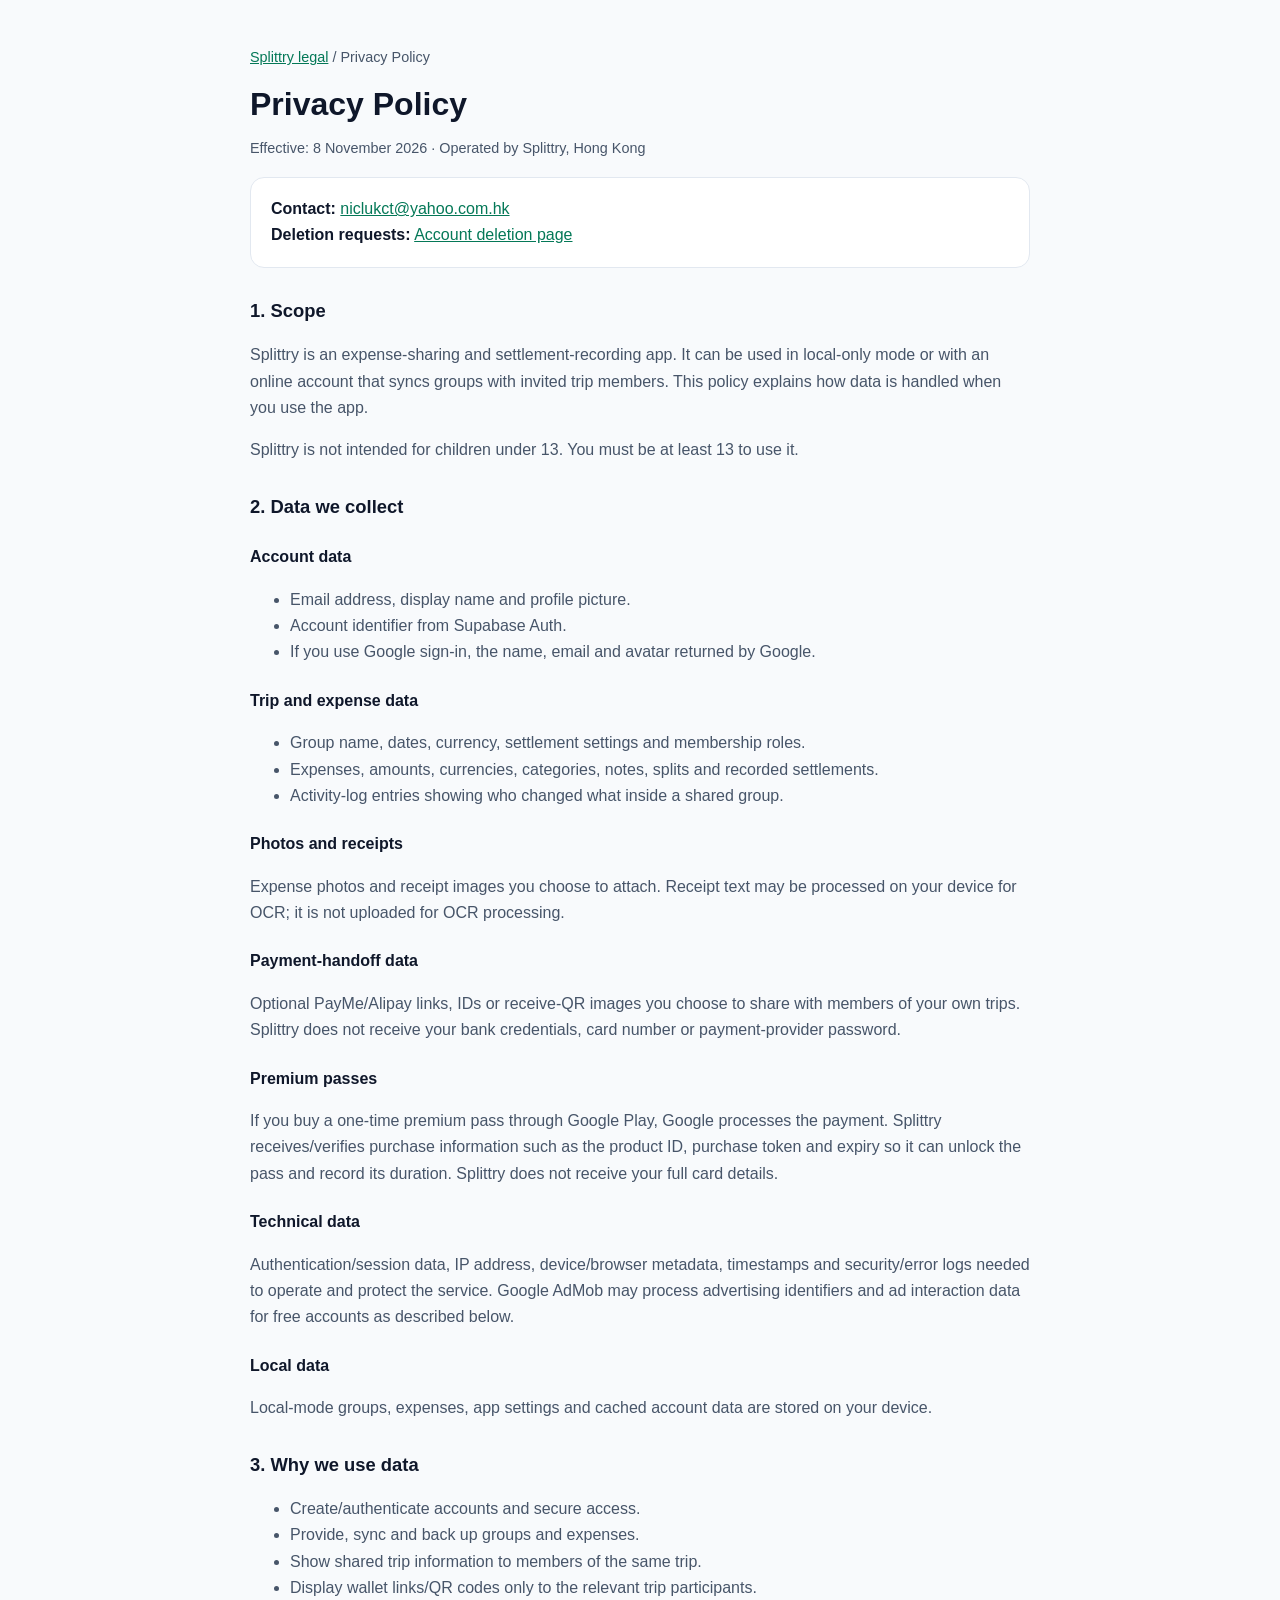
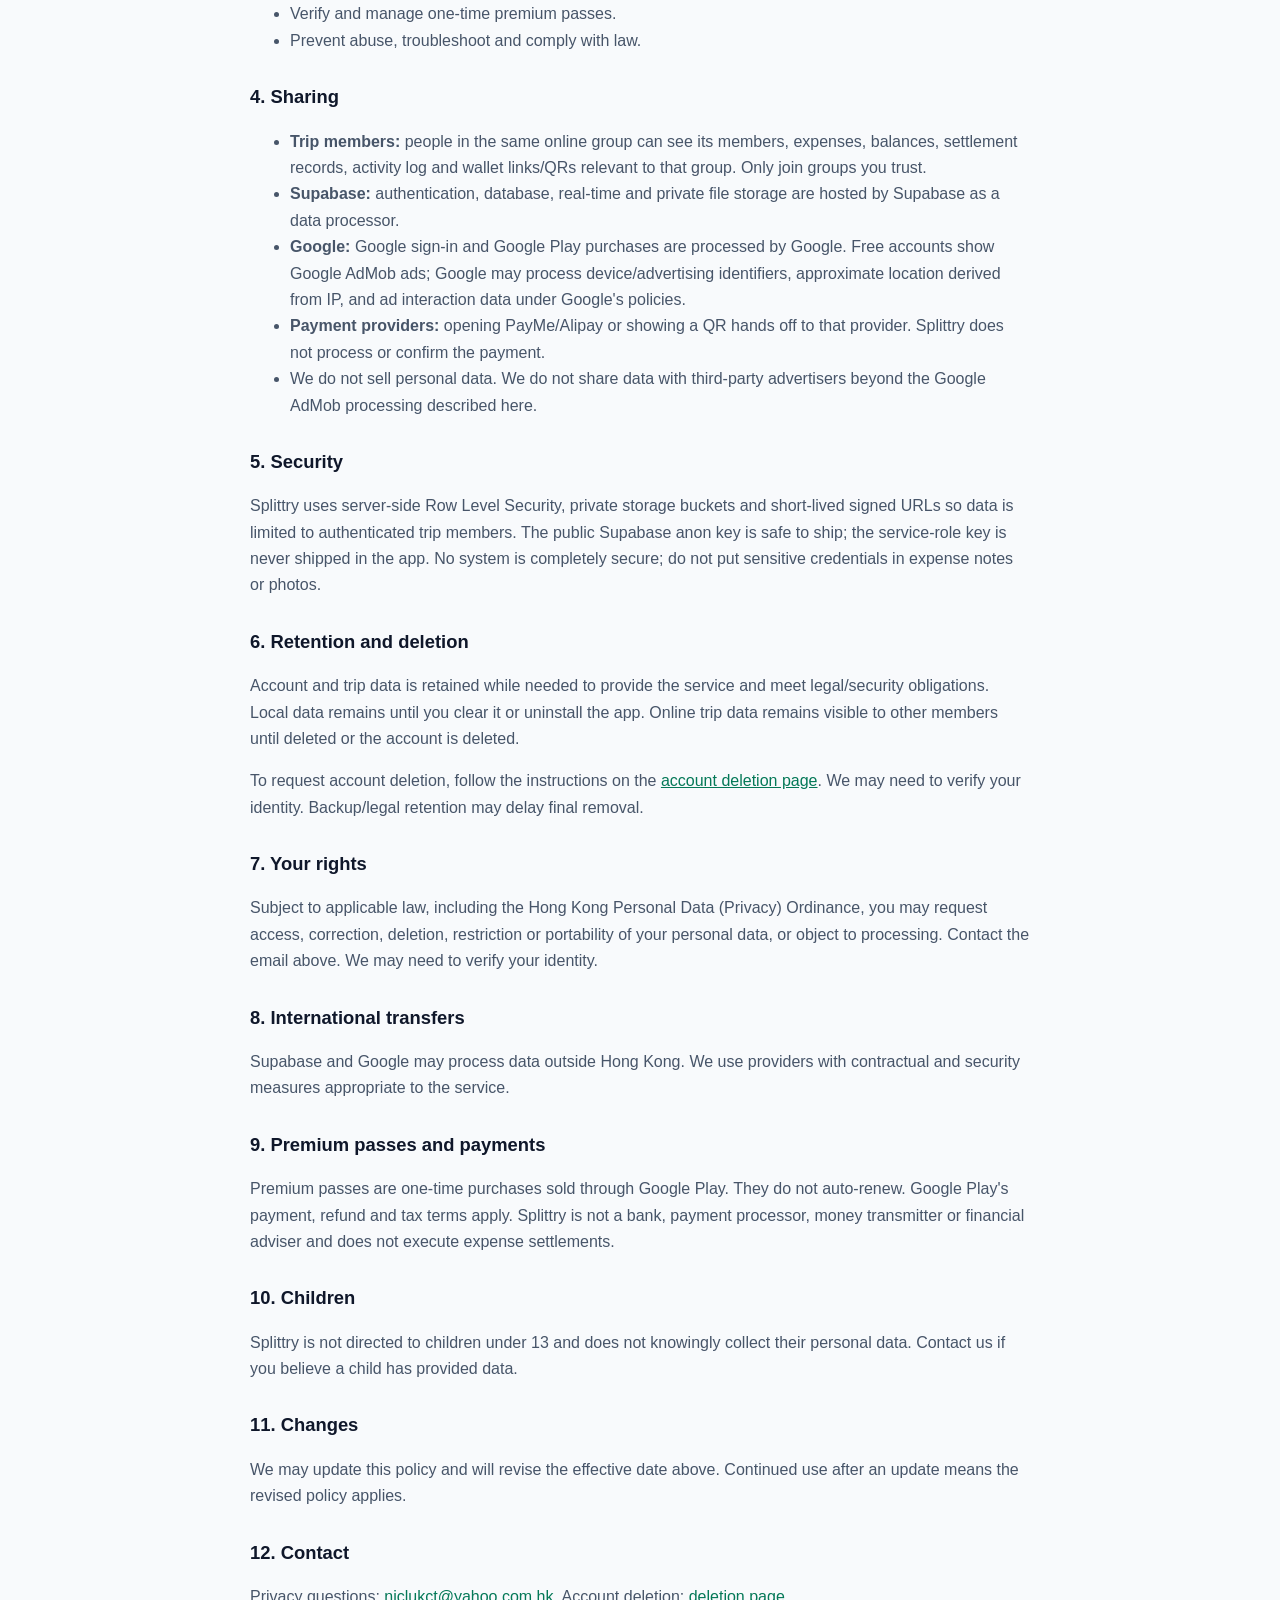
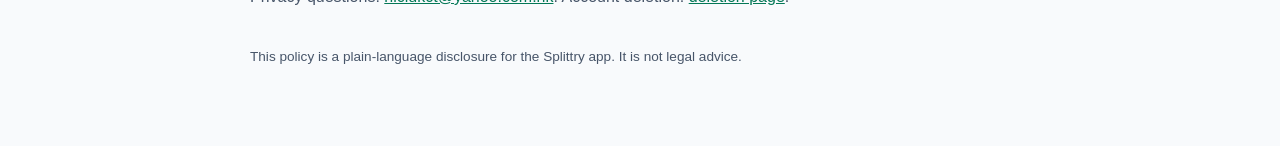
==== privacy.html @ b38d383f "Add Splittry legal pages" ====
<!doctype html><html lang="en"><head><meta charset="utf-8"><meta name="viewport" content="width=device-width,initial-scale=1"><title>Splittry Privacy Policy</title><link rel="stylesheet" href="styles.css"></head><body><main class="wrap">
<p class="meta"><a href="index.html">Splittry legal</a> / Privacy Policy</p>
<h1>Privacy Policy</h1><p class="meta">Effective: 8 November 2026 · Operated by Splittry, Hong Kong</p>

<div class="card"><strong>Contact:</strong> <a href="mailto:niclukct@yahoo.com.hk">niclukct@yahoo.com.hk</a><br><strong>Deletion requests:</strong> <a href="delete-account.html">Account deletion page</a></div>

<h2>1. Scope</h2><p>Splittry is an expense-sharing and settlement-recording app. It can be used in local-only mode or with an online account that syncs groups with invited trip members. This policy explains how data is handled when you use the app.</p>
<p>Splittry is not intended for children under 13. You must be at least 13 to use it.</p>

<h2>2. Data we collect</h2>
<h3>Account data</h3><ul>
<li>Email address, display name and profile picture.</li>
<li>Account identifier from Supabase Auth.</li>
<li>If you use Google sign-in, the name, email and avatar returned by Google.</li>
</ul>
<h3>Trip and expense data</h3><ul>
<li>Group name, dates, currency, settlement settings and membership roles.</li>
<li>Expenses, amounts, currencies, categories, notes, splits and recorded settlements.</li>
<li>Activity-log entries showing who changed what inside a shared group.</li>
</ul>
<h3>Photos and receipts</h3><p>Expense photos and receipt images you choose to attach. Receipt text may be processed on your device for OCR; it is not uploaded for OCR processing.</p>
<h3>Payment-handoff data</h3><p>Optional PayMe/Alipay links, IDs or receive-QR images you choose to share with members of your own trips. Splittry does not receive your bank credentials, card number or payment-provider password.</p>
<h3>Premium passes</h3><p>If you buy a one-time premium pass through Google Play, Google processes the payment. Splittry receives/verifies purchase information such as the product ID, purchase token and expiry so it can unlock the pass and record its duration. Splittry does not receive your full card details.</p>
<h3>Technical data</h3><p>Authentication/session data, IP address, device/browser metadata, timestamps and security/error logs needed to operate and protect the service. Google AdMob may process advertising identifiers and ad interaction data for free accounts as described below.</p>
<h3>Local data</h3><p>Local-mode groups, expenses, app settings and cached account data are stored on your device.</p>

<h2>3. Why we use data</h2><ul>
<li>Create/authenticate accounts and secure access.</li>
<li>Provide, sync and back up groups and expenses.</li>
<li>Show shared trip information to members of the same trip.</li>
<li>Display wallet links/QR codes only to the relevant trip participants.</li>
<li>Verify and manage one-time premium passes.</li>
<li>Prevent abuse, troubleshoot and comply with law.</li>
</ul>

<h2>4. Sharing</h2><ul>
<li><strong>Trip members:</strong> people in the same online group can see its members, expenses, balances, settlement records, activity log and wallet links/QRs relevant to that group. Only join groups you trust.</li>
<li><strong>Supabase:</strong> authentication, database, real-time and private file storage are hosted by Supabase as a data processor.</li>
<li><strong>Google:</strong> Google sign-in and Google Play purchases are processed by Google. Free accounts show Google AdMob ads; Google may process device/advertising identifiers, approximate location derived from IP, and ad interaction data under Google's policies.</li>
<li><strong>Payment providers:</strong> opening PayMe/Alipay or showing a QR hands off to that provider. Splittry does not process or confirm the payment.</li>
<li>We do not sell personal data. We do not share data with third-party advertisers beyond the Google AdMob processing described here.</li>
</ul>

<h2>5. Security</h2><p>Splittry uses server-side Row Level Security, private storage buckets and short-lived signed URLs so data is limited to authenticated trip members. The public Supabase anon key is safe to ship; the service-role key is never shipped in the app. No system is completely secure; do not put sensitive credentials in expense notes or photos.</p>

<h2>6. Retention and deletion</h2><p>Account and trip data is retained while needed to provide the service and meet legal/security obligations. Local data remains until you clear it or uninstall the app. Online trip data remains visible to other members until deleted or the account is deleted.</p>
<p>To request account deletion, follow the instructions on the <a href="delete-account.html">account deletion page</a>. We may need to verify your identity. Backup/legal retention may delay final removal.</p>

<h2>7. Your rights</h2><p>Subject to applicable law, including the Hong Kong Personal Data (Privacy) Ordinance, you may request access, correction, deletion, restriction or portability of your personal data, or object to processing. Contact the email above. We may need to verify your identity.</p>

<h2>8. International transfers</h2><p>Supabase and Google may process data outside Hong Kong. We use providers with contractual and security measures appropriate to the service.</p>

<h2>9. Premium passes and payments</h2><p>Premium passes are one-time purchases sold through Google Play. They do not auto-renew. Google Play's payment, refund and tax terms apply. Splittry is not a bank, payment processor, money transmitter or financial adviser and does not execute expense settlements.</p>

<h2>10. Children</h2><p>Splittry is not directed to children under 13 and does not knowingly collect their personal data. Contact us if you believe a child has provided data.</p>

<h2>11. Changes</h2><p>We may update this policy and will revise the effective date above. Continued use after an update means the revised policy applies.</p>

<h2>12. Contact</h2><p>Privacy questions: <a href="mailto:niclukct@yahoo.com.hk">niclukct@yahoo.com.hk</a>. Account deletion: <a href="delete-account.html">deletion page</a>.</p>
<footer><p>This policy is a plain-language disclosure for the Splittry app. It is not legal advice.</p></footer>
</main></body></html>
---- styles.css ----
:root{color-scheme:light dark;--bg:#f8fafc;--fg:#0f172a;--muted:#475569;--card:#fff;--accent:#047857;--line:#e2e8f0}@media(prefers-color-scheme:dark){:root{--bg:#0b1120;--fg:#e2e8f0;--muted:#94a3b8;--card:#111827;--accent:#34d399;--line:#263244}}*{box-sizing:border-box}body{margin:0;background:var(--bg);color:var(--fg);font:16px/1.65 -apple-system,BlinkMacSystemFont,"Segoe UI",Roboto,Helvetica,Arial,sans-serif}.wrap{max-width:820px;margin:0 auto;padding:32px 20px 64px}h1{font-size:2rem;line-height:1.2;margin:0 0 6px}h2{font-size:1.15rem;margin:28px 0 8px}h3{font-size:1rem;margin:22px 0 6px}p,li{color:var(--muted)}a{color:var(--accent)}.meta{color:var(--muted);font-size:.9rem}.card{background:var(--card);border:1px solid var(--line);border-radius:14px;padding:18px 20px;margin:16px 0}.links{display:flex;flex-wrap:wrap;gap:12px;margin-top:22px}.links a{border:1px solid var(--line);border-radius:10px;padding:10px 14px;text-decoration:none;background:var(--card)}footer{margin-top:36px;font-size:.85rem;color:var(--muted)}code{background:rgba(127,127,127,.15);border-radius:5px;padding:1px 5px}
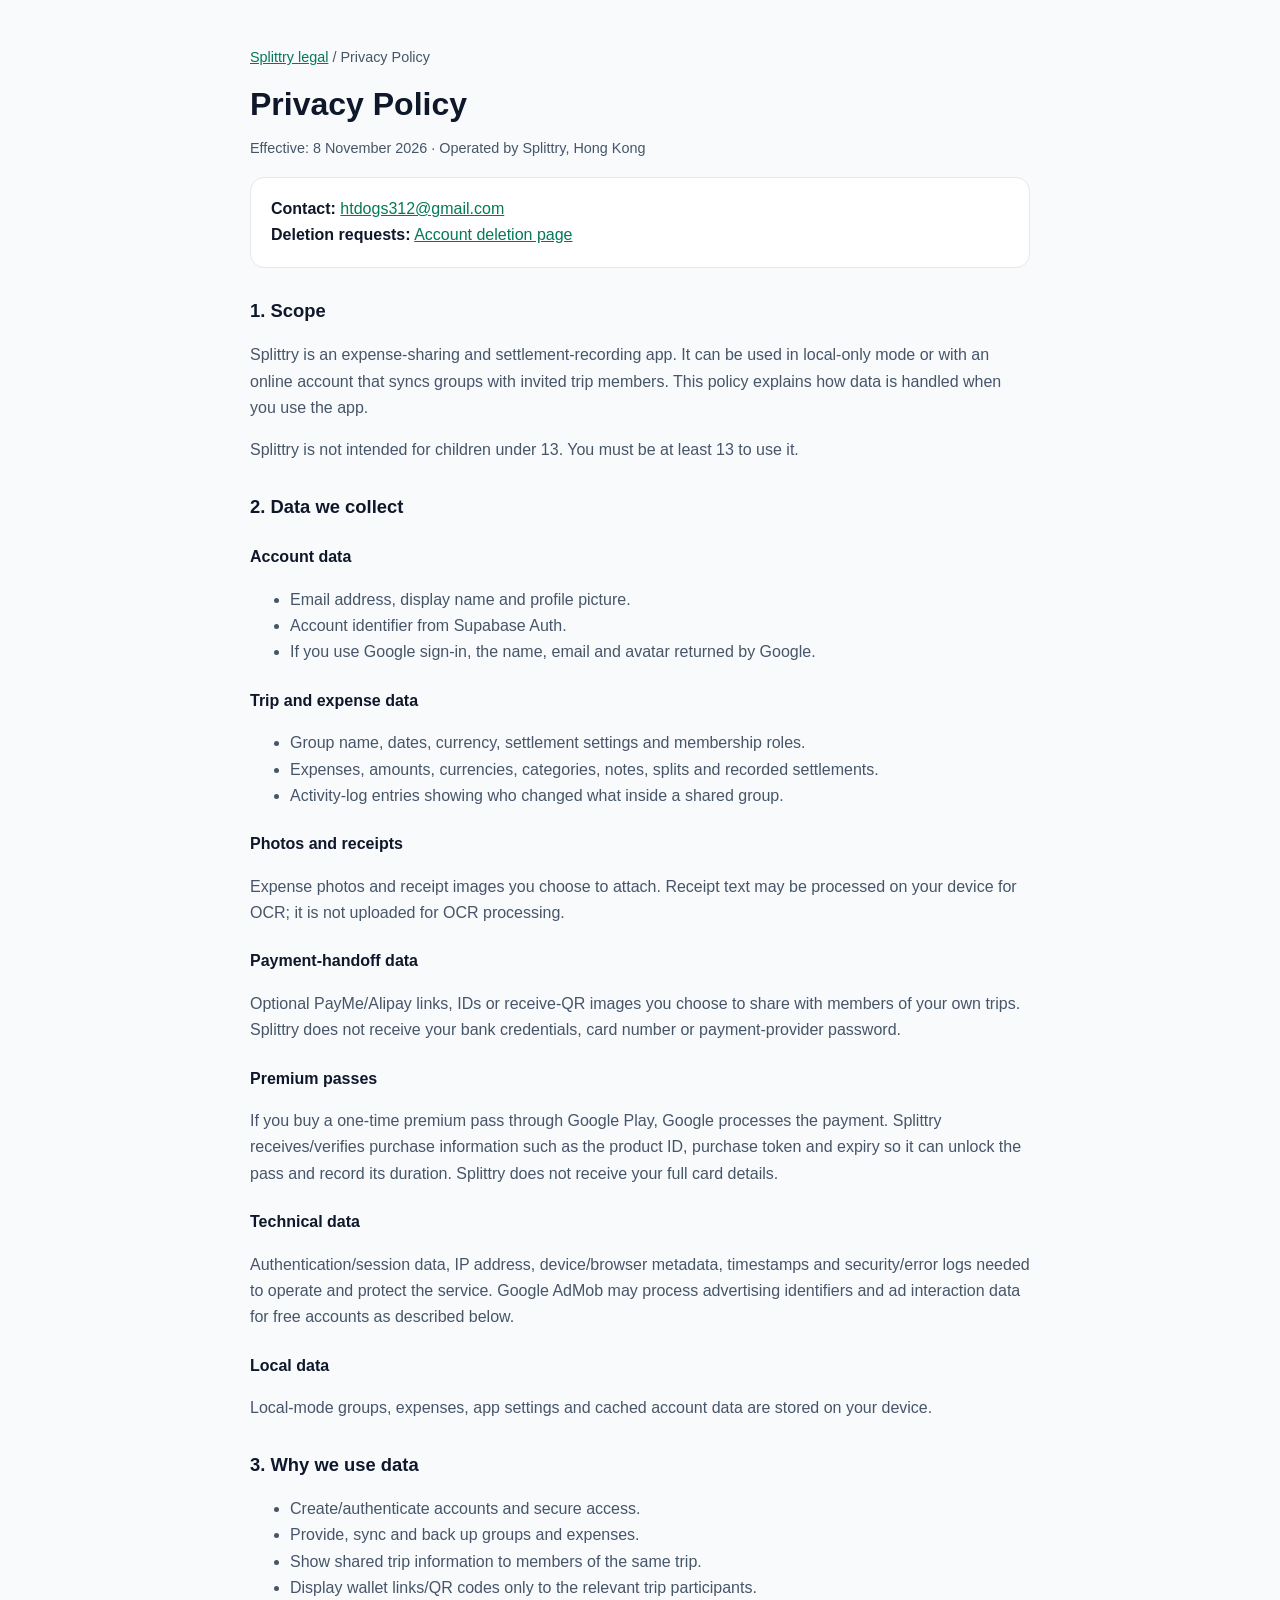
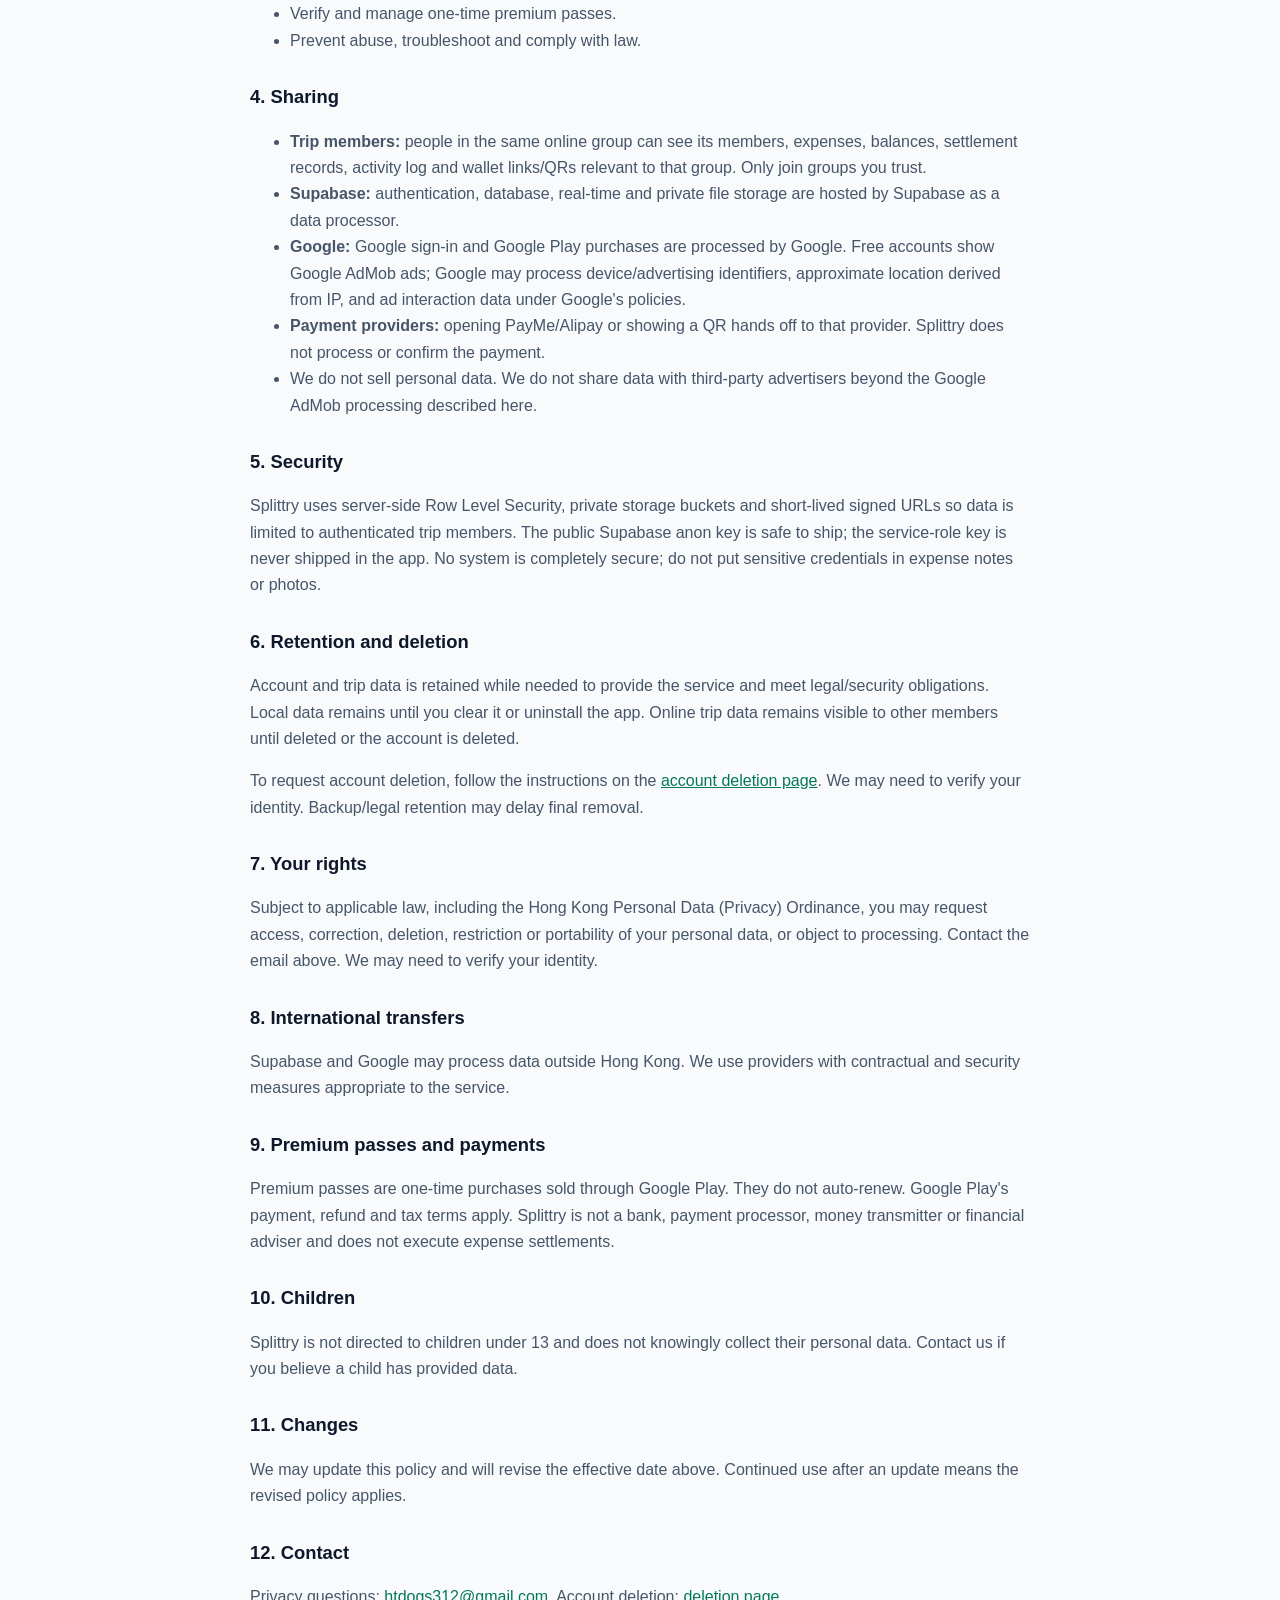
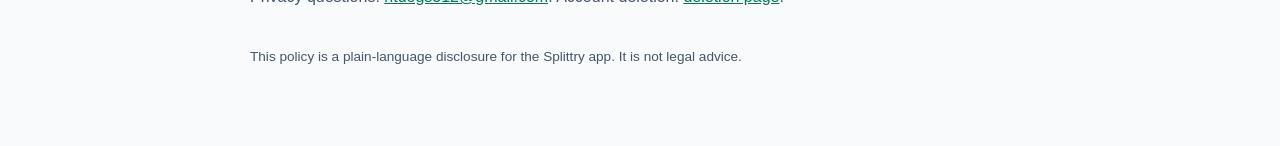
==== commit 9bb8265c: "Update legal contact email" ====
--- a/privacy.html
+++ b/privacy.html
@@ -2,7 +2,7 @@
 <p class="meta"><a href="index.html">Splittry legal</a> / Privacy Policy</p>
 <h1>Privacy Policy</h1><p class="meta">Effective: 8 November 2026 · Operated by Splittry, Hong Kong</p>
 
-<div class="card"><strong>Contact:</strong> <a href="mailto:niclukct@yahoo.com.hk">niclukct@yahoo.com.hk</a><br><strong>Deletion requests:</strong> <a href="delete-account.html">Account deletion page</a></div>
+<div class="card"><strong>Contact:</strong> <a href="mailto:htdogs312@gmail.com">htdogs312@gmail.com</a><br><strong>Deletion requests:</strong> <a href="delete-account.html">Account deletion page</a></div>
 
 <h2>1. Scope</h2><p>Splittry is an expense-sharing and settlement-recording app. It can be used in local-only mode or with an online account that syncs groups with invited trip members. This policy explains how data is handled when you use the app.</p>
 <p>Splittry is not intended for children under 13. You must be at least 13 to use it.</p>
@@ -56,6 +56,6 @@
 
 <h2>11. Changes</h2><p>We may update this policy and will revise the effective date above. Continued use after an update means the revised policy applies.</p>
 
-<h2>12. Contact</h2><p>Privacy questions: <a href="mailto:niclukct@yahoo.com.hk">niclukct@yahoo.com.hk</a>. Account deletion: <a href="delete-account.html">deletion page</a>.</p>
+<h2>12. Contact</h2><p>Privacy questions: <a href="mailto:htdogs312@gmail.com">htdogs312@gmail.com</a>. Account deletion: <a href="delete-account.html">deletion page</a>.</p>
 <footer><p>This policy is a plain-language disclosure for the Splittry app. It is not legal advice.</p></footer>
 </main></body></html>
